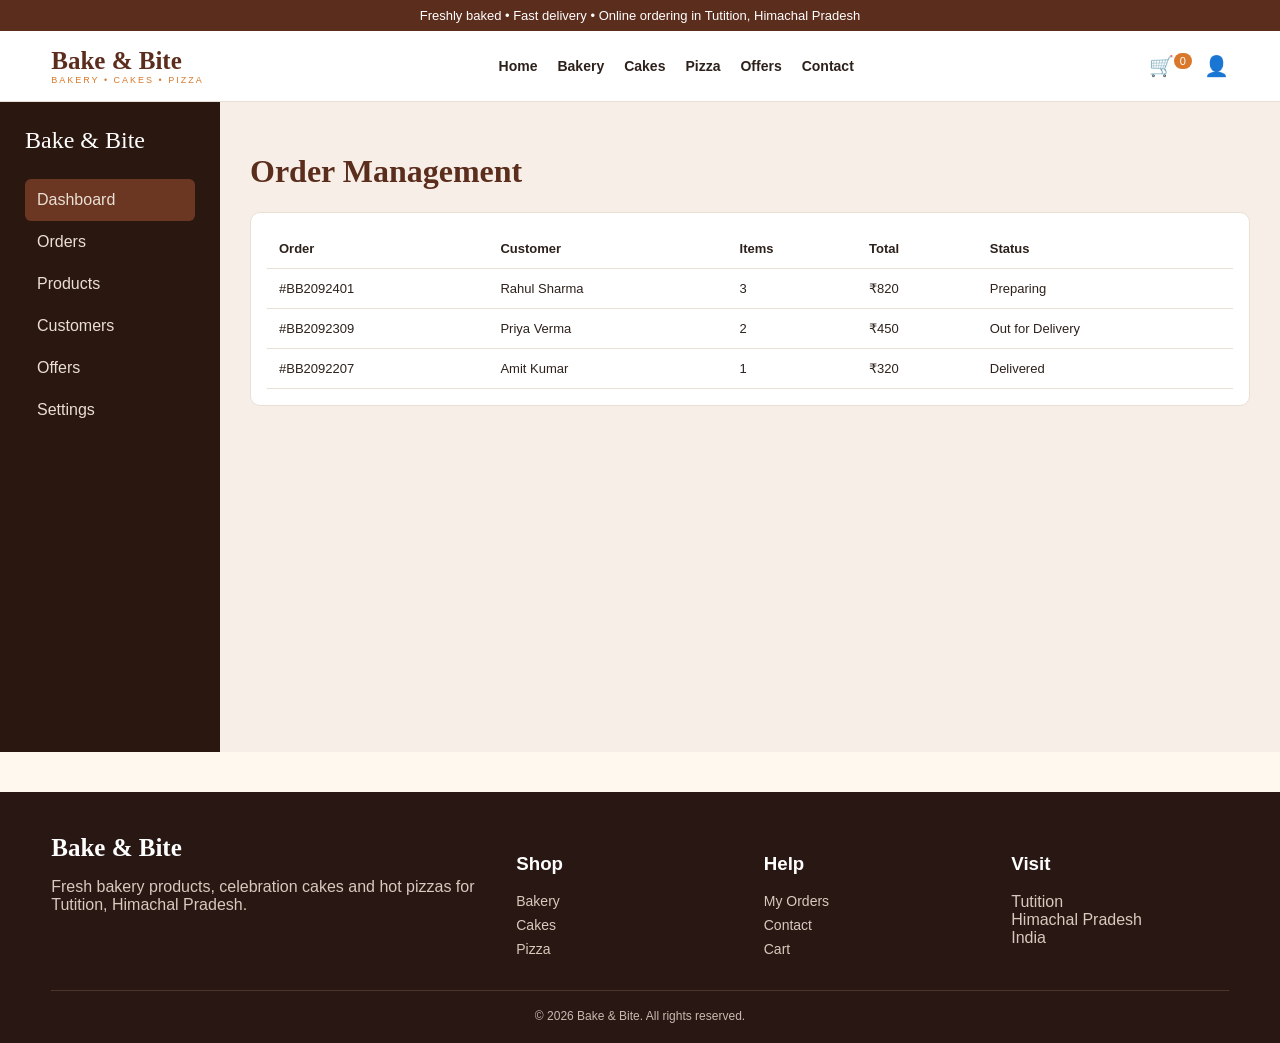
==== admin.html @ 7d155a5c "Sync from zip upload" ====
<!doctype html><html lang="en"><head><meta charset="utf-8"><meta name="viewport" content="width=device-width,initial-scale=1"><title>Admin Panel | Bake & Bite</title><meta name="description" content="Bake & Bite online bakery, cakes and pizza ordering in Tutition, Himachal Pradesh"><link rel="stylesheet" href="assets/style.css"></head><body><div class="topbar">Freshly baked • Fast delivery • Online ordering in Tutition, Himachal Pradesh</div><header><div class="container nav"><a class="logo" href="index.html">Bake & Bite<small>BAKERY • CAKES • PIZZA</small></a><nav><a href="index.html">Home</a><a href="bakery.html">Bakery</a><a href="cakes.html">Cakes</a><a href="pizza.html">Pizza</a><a href="offers.html">Offers</a><a href="contact.html">Contact</a></nav><div class="icons"><a class="iconbtn" href="cart.html">🛒<sup class="cartcount">0</sup></a><a class="iconbtn" href="orders.html">👤</a></div></div></header><div class="admin"><aside class="sidebar"><div style="font:24px Georgia;margin-bottom:25px">Bake & Bite</div><a class="active">Dashboard</a><a>Orders</a><a>Products</a><a>Customers</a><a>Offers</a><a>Settings</a></aside><main style="padding:30px;background:#f7efe7"><h1 style="font-family:Georgia;color:#5b2d1d">Order Management</h1><div class="panel"><table class="table"><tr><th>Order</th><th>Customer</th><th>Items</th><th>Total</th><th>Status</th></tr><tr><td>#BB2092401</td><td>Rahul Sharma</td><td>3</td><td>₹820</td><td>Preparing</td></tr><tr><td>#BB2092309</td><td>Priya Verma</td><td>2</td><td>₹450</td><td>Out for Delivery</td></tr><tr><td>#BB2092207</td><td>Amit Kumar</td><td>1</td><td>₹320</td><td>Delivered</td></tr></table></div></main></div><footer><div class="container footergrid"><div><div class="logo" style="color:white">Bake & Bite</div><p style="color:#d9c8bd">Fresh bakery products, celebration cakes and hot pizzas for Tutition, Himachal Pradesh.</p></div><div><h3>Shop</h3><a href="bakery.html">Bakery</a><a href="cakes.html">Cakes</a><a href="pizza.html">Pizza</a></div><div><h3>Help</h3><a href="orders.html">My Orders</a><a href="contact.html">Contact</a><a href="cart.html">Cart</a></div><div><h3>Visit</h3><p style="color:#d9c8bd">Tutition<br>Himachal Pradesh<br>India</p></div></div><div class="container copyright">© 2026 Bake & Bite. All rights reserved.</div></footer><script src="assets/app.js"></script></body></html>
---- assets/style.css ----
*{box-sizing:border-box}body{margin:0;font-family:Arial,sans-serif;background:#fff8ef;color:#2d211c}a{text-decoration:none;color:inherit}.container{width:min(1180px,92%);margin:auto}.topbar{background:#5b2d1d;color:#fff;text-align:center;padding:8px;font-size:13px}header{background:#fff;position:sticky;top:0;z-index:10;border-bottom:1px solid #eadfd4}.nav{height:70px;display:flex;align-items:center;gap:24px}.logo{font:bold 25px Georgia;color:#5b2d1d;white-space:nowrap}.logo small{display:block;font:9px Arial;letter-spacing:2px;text-align:center;color:#d9782b}nav{display:flex;justify-content:center;gap:20px;flex:1}nav a{font-size:14px;font-weight:bold}nav a:hover{color:#d9782b}.icons{display:flex;gap:12px}.iconbtn{border:0;background:none;font-size:20px}.cartcount{background:#d9782b;color:white;border-radius:15px;padding:2px 6px;font-size:11px}.hero{min-height:470px;background:linear-gradient(90deg,rgba(28,15,10,.88),rgba(28,15,10,.3)),url('https://images.unsplash.com/photo-1509440159596-0249088772ff?auto=format&fit=crop&w=1600&q=85') center/cover;display:flex;align-items:center;color:white}.hero h1{font:700 clamp(42px,6vw,72px) Georgia;margin:0 0 15px}.hero p{font-size:19px;max-width:600px}.btn{display:inline-block;border:0;border-radius:7px;padding:11px 18px;background:#5b2d1d;color:white;font-weight:bold;cursor:pointer}.btn.orange{background:#d9782b}.features{display:grid;grid-template-columns:repeat(4,1fr);background:#fff}.feature{text-align:center;padding:22px;border-right:1px solid #eadfd4}.feature b,.feature span{display:block}.feature span,.muted{color:#76685f;font-size:13px}.section{padding:52px 0}.section h2,.pagehead h1{font-family:Georgia;color:#5b2d1d}.section h2{text-align:center;font-size:36px;margin:0 0 8px}.subtitle{text-align:center;color:#76685f;margin:0 0 30px}.categories{display:grid;grid-template-columns:repeat(3,1fr);gap:20px}.category{height:220px;border-radius:12px;overflow:hidden;background-size:cover;background-position:center;display:flex;align-items:end;padding:22px;color:white;position:relative}.category:after{content:"";position:absolute;inset:0;background:linear-gradient(transparent,rgba(0,0,0,.8))}.category div{position:relative;z-index:1}.category h3{font:28px Georgia;margin:0}.grid{display:grid;grid-template-columns:repeat(4,1fr);gap:18px}.card,.panel,.offer{background:white;border:1px solid #eadfd4;border-radius:10px;overflow:hidden}.card img{width:100%;height:190px;object-fit:cover}.cardbody,.panel,.offer{padding:16px}.card h3{font:20px Georgia;margin:0 0 8px}.row{display:flex;justify-content:space-between;align-items:center;gap:10px}.price{font-weight:800;color:#5b2d1d;font-size:18px}.card .btn{padding:8px 11px;font-size:12px}.pagehead{padding:42px 0 28px;background:#fff}.pagehead h1{font-size:44px;margin:0}.filters{display:flex;gap:8px;flex-wrap:wrap;margin-top:20px}.filter{padding:8px 14px;border:1px solid #eadfd4;background:white;border-radius:20px}.filter.active{background:#d9782b;color:white}.product{display:grid;grid-template-columns:1.1fr 1fr;gap:45px}.product img{width:100%;border-radius:12px}.product h1{font:45px Georgia;color:#5b2d1d}.options{display:flex;gap:8px;margin:20px 0}.option{padding:10px 14px;background:white;border:1px solid #eadfd4;border-radius:7px}.cart-layout,.checkout-layout{display:grid;grid-template-columns:1.5fr .8fr;gap:24px}.cartitem{display:grid;grid-template-columns:90px 1fr auto;gap:15px;padding:15px 0;border-bottom:1px solid #eadfd4}.cartitem img{width:90px;height:75px;object-fit:cover;border-radius:7px}.qty{display:flex;gap:8px;align-items:center}.qty button{width:28px;height:28px;border:1px solid #eadfd4;background:white;border-radius:5px}input,textarea,select{width:100%;padding:12px;border:1px solid #eadfd4;border-radius:7px;margin:6px 0 14px}.total{font-size:22px;font-weight:800;color:#5b2d1d}.success{text-align:center;padding:80px 20px}.check{width:75px;height:75px;border-radius:50%;background:#287b45;color:white;display:grid;place-items:center;margin:auto;font-size:40px}.offergrid{display:grid;grid-template-columns:repeat(3,1fr);gap:18px}.offer strong{font-size:30px;color:#d9782b}footer{background:#281712;color:#fff;padding:42px 0 20px;margin-top:40px}.footergrid{display:grid;grid-template-columns:2fr 1fr 1fr 1fr;gap:30px}.footergrid a{display:block;color:#d9c8bd;margin:8px 0;font-size:14px}.copyright{text-align:center;border-top:1px solid #50352a;margin-top:25px;padding-top:18px;color:#c9b9af;font-size:12px}.admin{display:grid;grid-template-columns:220px 1fr;min-height:650px}.sidebar{background:#2a1710;color:white;padding:25px}.sidebar a{display:block;padding:12px;color:#eadfd4}.sidebar a.active{background:#6b3723;border-radius:6px}.table{width:100%;border-collapse:collapse}.table th,.table td{padding:12px;border-bottom:1px solid #eadfd4;text-align:left;font-size:13px}@media(max-width:850px){nav{display:none}.features{grid-template-columns:1fr 1fr}.grid{grid-template-columns:repeat(2,1fr)}.categories,.offergrid,.product,.cart-layout,.checkout-layout{grid-template-columns:1fr}.footergrid{grid-template-columns:1fr 1fr}.admin{grid-template-columns:1fr}.sidebar{display:none}}@media(max-width:520px){.grid{gap:10px}.card img{height:145px}.cardbody{padding:10px}.card h3{font-size:16px}.hero h1{font-size:45px}.footergrid{grid-template-columns:1fr}}
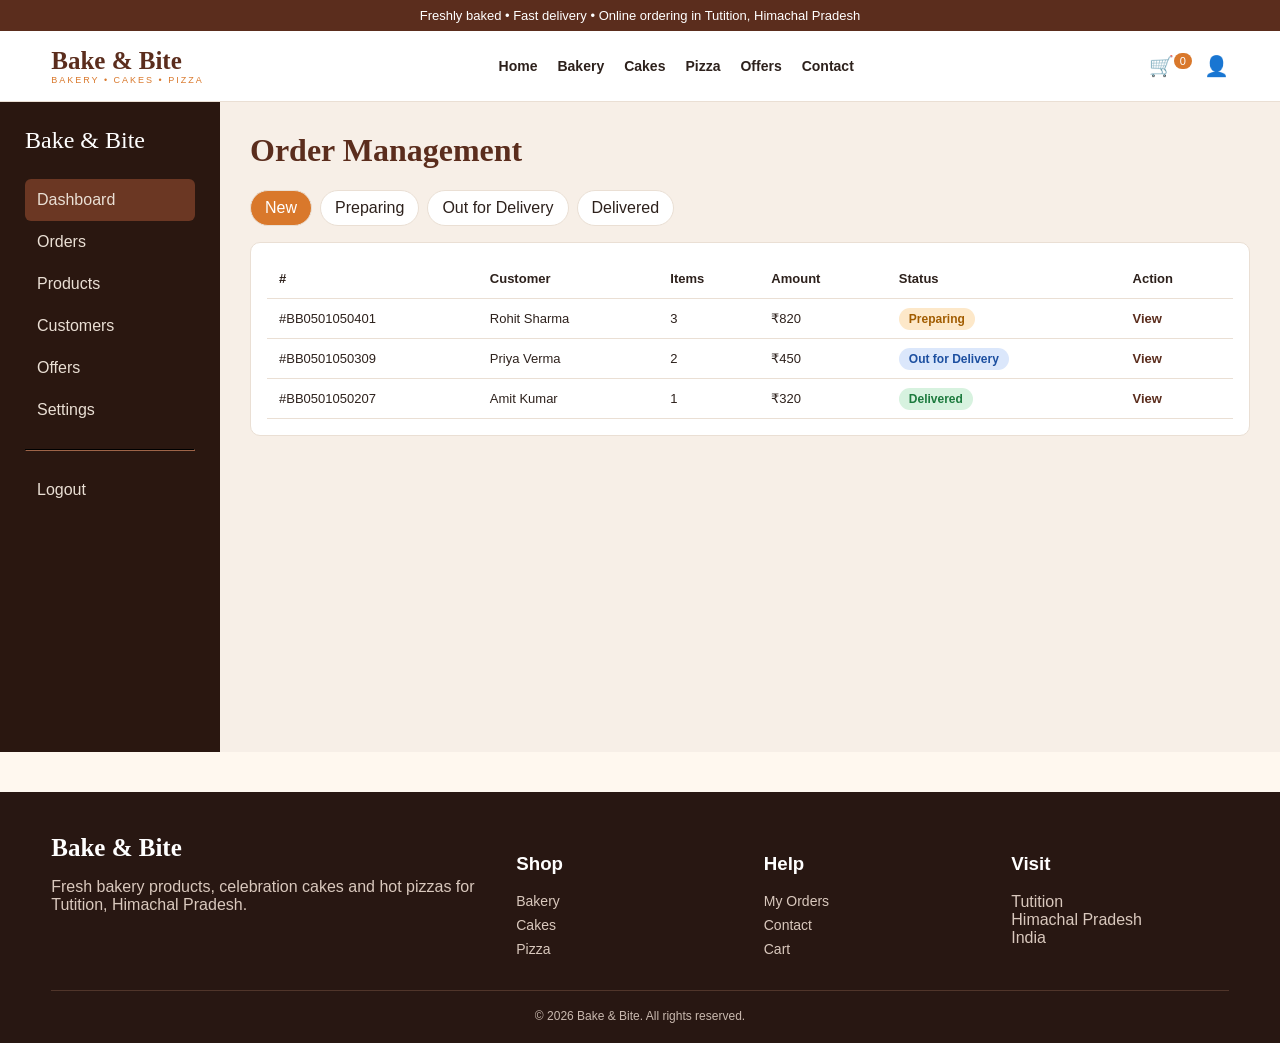
==== commit f882be42: "Sync from zip upload" ====
--- a/admin.html
+++ b/admin.html
@@ -1 +1,15 @@
-<!doctype html><html lang="en"><head><meta charset="utf-8"><meta name="viewport" content="width=device-width,initial-scale=1"><title>Admin Panel | Bake & Bite</title><meta name="description" content="Bake & Bite online bakery, cakes and pizza ordering in Tutition, Himachal Pradesh"><link rel="stylesheet" href="assets/style.css"></head><body><div class="topbar">Freshly baked • Fast delivery • Online ordering in Tutition, Himachal Pradesh</div><header><div class="container nav"><a class="logo" href="index.html">Bake & Bite<small>BAKERY • CAKES • PIZZA</small></a><nav><a href="index.html">Home</a><a href="bakery.html">Bakery</a><a href="cakes.html">Cakes</a><a href="pizza.html">Pizza</a><a href="offers.html">Offers</a><a href="contact.html">Contact</a></nav><div class="icons"><a class="iconbtn" href="cart.html">🛒<sup class="cartcount">0</sup></a><a class="iconbtn" href="orders.html">👤</a></div></div></header><div class="admin"><aside class="sidebar"><div style="font:24px Georgia;margin-bottom:25px">Bake & Bite</div><a class="active">Dashboard</a><a>Orders</a><a>Products</a><a>Customers</a><a>Offers</a><a>Settings</a></aside><main style="padding:30px;background:#f7efe7"><h1 style="font-family:Georgia;color:#5b2d1d">Order Management</h1><div class="panel"><table class="table"><tr><th>Order</th><th>Customer</th><th>Items</th><th>Total</th><th>Status</th></tr><tr><td>#BB2092401</td><td>Rahul Sharma</td><td>3</td><td>₹820</td><td>Preparing</td></tr><tr><td>#BB2092309</td><td>Priya Verma</td><td>2</td><td>₹450</td><td>Out for Delivery</td></tr><tr><td>#BB2092207</td><td>Amit Kumar</td><td>1</td><td>₹320</td><td>Delivered</td></tr></table></div></main></div><footer><div class="container footergrid"><div><div class="logo" style="color:white">Bake & Bite</div><p style="color:#d9c8bd">Fresh bakery products, celebration cakes and hot pizzas for Tutition, Himachal Pradesh.</p></div><div><h3>Shop</h3><a href="bakery.html">Bakery</a><a href="cakes.html">Cakes</a><a href="pizza.html">Pizza</a></div><div><h3>Help</h3><a href="orders.html">My Orders</a><a href="contact.html">Contact</a><a href="cart.html">Cart</a></div><div><h3>Visit</h3><p style="color:#d9c8bd">Tutition<br>Himachal Pradesh<br>India</p></div></div><div class="container copyright">© 2026 Bake & Bite. All rights reserved.</div></footer><script src="assets/app.js"></script></body></html>+<!doctype html><html lang="en"><head><meta charset="utf-8"><meta name="viewport" content="width=device-width,initial-scale=1"><title>Admin Panel | Bake &amp; Bite</title><meta name="description" content="Bake & Bite online bakery, cakes and pizza ordering in Tutition, Himachal Pradesh"><link rel="stylesheet" href="assets/style.css"></head><body><div class="topbar">Freshly baked • Fast delivery • Online ordering in Tutition, Himachal Pradesh</div><header><div class="container nav"><a class="logo" href="index.html">Bake &amp; Bite<small>BAKERY • CAKES • PIZZA</small></a><nav><a href="index.html">Home</a><a href="bakery.html">Bakery</a><a href="cakes.html">Cakes</a><a href="pizza.html">Pizza</a><a href="offers.html">Offers</a><a href="contact.html">Contact</a></nav><div class="icons"><a class="iconbtn" href="cart.html">🛒<sup class="cartcount">0</sup></a><a class="iconbtn" href="orders.html">👤</a></div></div></header><div class="admin">
+<aside class="sidebar">
+<div style="font:24px Georgia;margin-bottom:25px">Bake &amp; Bite</div>
+<a class="active">Dashboard</a><a>Orders</a><a>Products</a><a>Customers</a><a>Offers</a><a>Settings</a>
+<hr style="border-color:#4a2f22;margin:18px 0">
+<a href="index.html">Logout</a>
+</aside>
+<main style="padding:30px;background:#f7efe7">
+<h1 style="font-family:Georgia;color:#5b2d1d;margin-top:0">Order Management</h1>
+<div class="admintabs"><span class="filter active">New</span><span class="filter">Preparing</span><span class="filter">Out for Delivery</span><span class="filter">Delivered</span></div>
+<div class="panel"><table class="table" id="adminTable">
+<tr><th>#</th><th>Customer</th><th>Items</th><th>Amount</th><th>Status</th><th>Action</th></tr>
+</table></div>
+</main>
+</div><footer><div class="container footergrid"><div><div class="logo" style="color:white">Bake &amp; Bite</div><p style="color:#d9c8bd">Fresh bakery products, celebration cakes and hot pizzas for Tutition, Himachal Pradesh.</p></div><div><h3>Shop</h3><a href="bakery.html">Bakery</a><a href="cakes.html">Cakes</a><a href="pizza.html">Pizza</a></div><div><h3>Help</h3><a href="orders.html">My Orders</a><a href="contact.html">Contact</a><a href="cart.html">Cart</a></div><div><h3>Visit</h3><p style="color:#d9c8bd">Tutition<br>Himachal Pradesh<br>India</p></div></div><div class="container copyright">© 2026 Bake &amp; Bite. All rights reserved.</div></footer><script src="assets/app.js"></script></body></html>
--- a/assets/style.css
+++ b/assets/style.css
@@ -1 +1,34 @@
 *{box-sizing:border-box}body{margin:0;font-family:Arial,sans-serif;background:#fff8ef;color:#2d211c}a{text-decoration:none;color:inherit}.container{width:min(1180px,92%);margin:auto}.topbar{background:#5b2d1d;color:#fff;text-align:center;padding:8px;font-size:13px}header{background:#fff;position:sticky;top:0;z-index:10;border-bottom:1px solid #eadfd4}.nav{height:70px;display:flex;align-items:center;gap:24px}.logo{font:bold 25px Georgia;color:#5b2d1d;white-space:nowrap}.logo small{display:block;font:9px Arial;letter-spacing:2px;text-align:center;color:#d9782b}nav{display:flex;justify-content:center;gap:20px;flex:1}nav a{font-size:14px;font-weight:bold}nav a:hover{color:#d9782b}.icons{display:flex;gap:12px}.iconbtn{border:0;background:none;font-size:20px}.cartcount{background:#d9782b;color:white;border-radius:15px;padding:2px 6px;font-size:11px}.hero{min-height:470px;background:linear-gradient(90deg,rgba(28,15,10,.88),rgba(28,15,10,.3)),url('https://images.unsplash.com/photo-1509440159596-0249088772ff?auto=format&fit=crop&w=1600&q=85') center/cover;display:flex;align-items:center;color:white}.hero h1{font:700 clamp(42px,6vw,72px) Georgia;margin:0 0 15px}.hero p{font-size:19px;max-width:600px}.btn{display:inline-block;border:0;border-radius:7px;padding:11px 18px;background:#5b2d1d;color:white;font-weight:bold;cursor:pointer}.btn.orange{background:#d9782b}.features{display:grid;grid-template-columns:repeat(4,1fr);background:#fff}.feature{text-align:center;padding:22px;border-right:1px solid #eadfd4}.feature b,.feature span{display:block}.feature span,.muted{color:#76685f;font-size:13px}.section{padding:52px 0}.section h2,.pagehead h1{font-family:Georgia;color:#5b2d1d}.section h2{text-align:center;font-size:36px;margin:0 0 8px}.subtitle{text-align:center;color:#76685f;margin:0 0 30px}.categories{display:grid;grid-template-columns:repeat(3,1fr);gap:20px}.category{height:220px;border-radius:12px;overflow:hidden;background-size:cover;background-position:center;display:flex;align-items:end;padding:22px;color:white;position:relative}.category:after{content:"";position:absolute;inset:0;background:linear-gradient(transparent,rgba(0,0,0,.8))}.category div{position:relative;z-index:1}.category h3{font:28px Georgia;margin:0}.grid{display:grid;grid-template-columns:repeat(4,1fr);gap:18px}.card,.panel,.offer{background:white;border:1px solid #eadfd4;border-radius:10px;overflow:hidden}.card img{width:100%;height:190px;object-fit:cover}.cardbody,.panel,.offer{padding:16px}.card h3{font:20px Georgia;margin:0 0 8px}.row{display:flex;justify-content:space-between;align-items:center;gap:10px}.price{font-weight:800;color:#5b2d1d;font-size:18px}.card .btn{padding:8px 11px;font-size:12px}.pagehead{padding:42px 0 28px;background:#fff}.pagehead h1{font-size:44px;margin:0}.filters{display:flex;gap:8px;flex-wrap:wrap;margin-top:20px}.filter{padding:8px 14px;border:1px solid #eadfd4;background:white;border-radius:20px}.filter.active{background:#d9782b;color:white}.product{display:grid;grid-template-columns:1.1fr 1fr;gap:45px}.product img{width:100%;border-radius:12px}.product h1{font:45px Georgia;color:#5b2d1d}.options{display:flex;gap:8px;margin:20px 0}.option{padding:10px 14px;background:white;border:1px solid #eadfd4;border-radius:7px}.cart-layout,.checkout-layout{display:grid;grid-template-columns:1.5fr .8fr;gap:24px}.cartitem{display:grid;grid-template-columns:90px 1fr auto;gap:15px;padding:15px 0;border-bottom:1px solid #eadfd4}.cartitem img{width:90px;height:75px;object-fit:cover;border-radius:7px}.qty{display:flex;gap:8px;align-items:center}.qty button{width:28px;height:28px;border:1px solid #eadfd4;background:white;border-radius:5px}input,textarea,select{width:100%;padding:12px;border:1px solid #eadfd4;border-radius:7px;margin:6px 0 14px}.total{font-size:22px;font-weight:800;color:#5b2d1d}.success{text-align:center;padding:80px 20px}.check{width:75px;height:75px;border-radius:50%;background:#287b45;color:white;display:grid;place-items:center;margin:auto;font-size:40px}.offergrid{display:grid;grid-template-columns:repeat(3,1fr);gap:18px}.offer strong{font-size:30px;color:#d9782b}footer{background:#281712;color:#fff;padding:42px 0 20px;margin-top:40px}.footergrid{display:grid;grid-template-columns:2fr 1fr 1fr 1fr;gap:30px}.footergrid a{display:block;color:#d9c8bd;margin:8px 0;font-size:14px}.copyright{text-align:center;border-top:1px solid #50352a;margin-top:25px;padding-top:18px;color:#c9b9af;font-size:12px}.admin{display:grid;grid-template-columns:220px 1fr;min-height:650px}.sidebar{background:#2a1710;color:white;padding:25px}.sidebar a{display:block;padding:12px;color:#eadfd4}.sidebar a.active{background:#6b3723;border-radius:6px}.table{width:100%;border-collapse:collapse}.table th,.table td{padding:12px;border-bottom:1px solid #eadfd4;text-align:left;font-size:13px}@media(max-width:850px){nav{display:none}.features{grid-template-columns:1fr 1fr}.grid{grid-template-columns:repeat(2,1fr)}.categories,.offergrid,.product,.cart-layout,.checkout-layout{grid-template-columns:1fr}.footergrid{grid-template-columns:1fr 1fr}.admin{grid-template-columns:1fr}.sidebar{display:none}}@media(max-width:520px){.grid{gap:10px}.card img{height:145px}.cardbody{padding:10px}.card h3{font-size:16px}.hero h1{font-size:45px}.footergrid{grid-template-columns:1fr}}
+.shop-layout{display:grid;grid-template-columns:230px 1fr;gap:24px;align-items:start}
+.sidecats{display:flex;flex-direction:column;gap:6px;background:#fff;border:1px solid #eadfd4;border-radius:10px;padding:14px;position:sticky;top:90px}
+.sidecat{text-align:left;padding:10px 12px;border:0;background:none;border-radius:7px;font-size:14px;cursor:pointer;color:#2d211c}
+.sidecat:hover{background:#fdf1e6}
+.sidecat.active{background:#d9782b;color:#fff;font-weight:bold}
+.rating{color:#e8a33d;font-size:13px;margin:4px 0}
+.rating .muted{color:#76685f}
+.breadcrumb{font-size:13px;color:#76685f;margin-bottom:16px}
+.breadcrumb a{color:#5b2d1d}
+.option.active{background:#5b2d1d;color:#fff;border-color:#5b2d1d}
+.qty span,#pQty{min-width:20px;text-align:center;display:inline-block}
+.row2{display:grid;grid-template-columns:1fr 1fr;gap:16px}
+.row3{display:grid;grid-template-columns:1fr 1fr 1fr;gap:16px}
+.radiorow{display:flex;align-items:center;gap:10px;padding:10px 0;font-size:15px;cursor:pointer}
+.radiorow input{width:auto;margin:0}
+.payment-layout{display:grid;grid-template-columns:1.4fr 1fr;gap:24px;align-items:start}
+.paymethod{border:1px solid #eadfd4;border-radius:8px;padding:6px 14px;margin-bottom:12px}
+.paylogos{padding:0 0 10px 30px;color:#76685f;font-size:14px}
+.btn.green{background:#287b45}
+.offerhead{background:linear-gradient(90deg,#5b2d1d,#8a4426);color:#fff}
+.offerhead h1,.offerhead .muted{color:#fff}
+.status{padding:4px 10px;border-radius:20px;font-size:12px;font-weight:bold;white-space:nowrap}
+.status-Preparing{background:#fde8c9;color:#a15c00}
+.status-Pending{background:#f2e2d2;color:#6b4423}
+.status-OutforDelivery{background:#dbe7fb;color:#1c4fa0}
+.status-Delivered{background:#d7f2df;color:#1c7a3d}
+.orderitem{margin-bottom:14px}
+.admintabs{display:flex;gap:8px;margin-bottom:16px}
+.admintabs .filter{cursor:default}
+.viewlink{color:#5b2d1d;font-weight:bold}
+.mapbox{border-radius:10px;overflow:hidden;margin-top:14px;border:1px solid #eadfd4}
+.mapbox iframe{width:100%;height:220px;border:0;display:block}
+@media(max-width:850px){.shop-layout{grid-template-columns:1fr}.sidecats{position:static;flex-direction:row;flex-wrap:wrap}.payment-layout{grid-template-columns:1fr}.row2,.row3{grid-template-columns:1fr}}
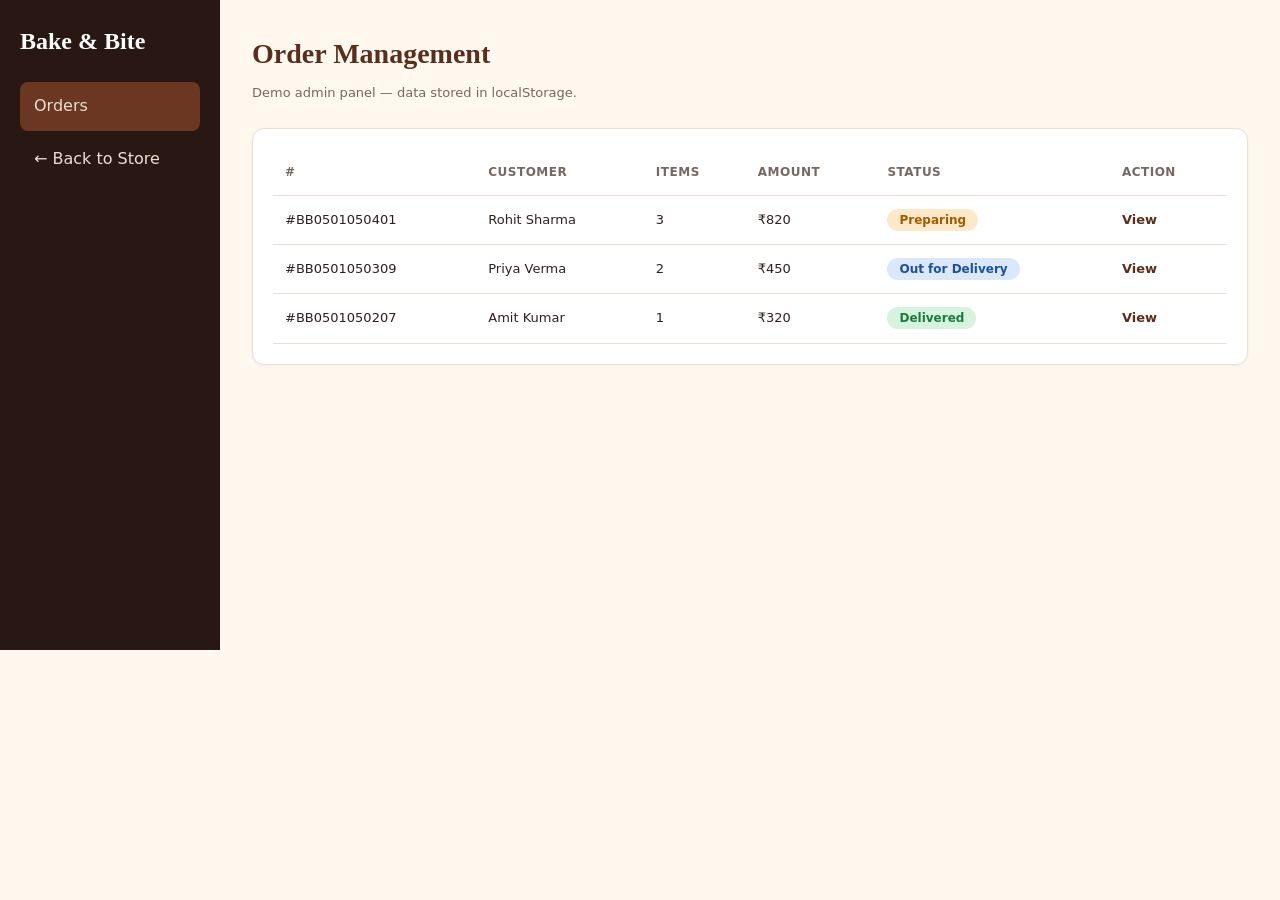
==== commit 71141a50: "Sync from zip upload" ====
--- a/admin.html
+++ b/admin.html
@@ -1,15 +1,27 @@
-<!doctype html><html lang="en"><head><meta charset="utf-8"><meta name="viewport" content="width=device-width,initial-scale=1"><title>Admin Panel | Bake &amp; Bite</title><meta name="description" content="Bake & Bite online bakery, cakes and pizza ordering in Tutition, Himachal Pradesh"><link rel="stylesheet" href="assets/style.css"></head><body><div class="topbar">Freshly baked • Fast delivery • Online ordering in Tutition, Himachal Pradesh</div><header><div class="container nav"><a class="logo" href="index.html">Bake &amp; Bite<small>BAKERY • CAKES • PIZZA</small></a><nav><a href="index.html">Home</a><a href="bakery.html">Bakery</a><a href="cakes.html">Cakes</a><a href="pizza.html">Pizza</a><a href="offers.html">Offers</a><a href="contact.html">Contact</a></nav><div class="icons"><a class="iconbtn" href="cart.html">🛒<sup class="cartcount">0</sup></a><a class="iconbtn" href="orders.html">👤</a></div></div></header><div class="admin">
-<aside class="sidebar">
-<div style="font:24px Georgia;margin-bottom:25px">Bake &amp; Bite</div>
-<a class="active">Dashboard</a><a>Orders</a><a>Products</a><a>Customers</a><a>Offers</a><a>Settings</a>
-<hr style="border-color:#4a2f22;margin:18px 0">
-<a href="index.html">Logout</a>
-</aside>
-<main style="padding:30px;background:#f7efe7">
-<h1 style="font-family:Georgia;color:#5b2d1d;margin-top:0">Order Management</h1>
-<div class="admintabs"><span class="filter active">New</span><span class="filter">Preparing</span><span class="filter">Out for Delivery</span><span class="filter">Delivered</span></div>
-<div class="panel"><table class="table" id="adminTable">
-<tr><th>#</th><th>Customer</th><th>Items</th><th>Amount</th><th>Status</th><th>Action</th></tr>
-</table></div>
-</main>
-</div><footer><div class="container footergrid"><div><div class="logo" style="color:white">Bake &amp; Bite</div><p style="color:#d9c8bd">Fresh bakery products, celebration cakes and hot pizzas for Tutition, Himachal Pradesh.</p></div><div><h3>Shop</h3><a href="bakery.html">Bakery</a><a href="cakes.html">Cakes</a><a href="pizza.html">Pizza</a></div><div><h3>Help</h3><a href="orders.html">My Orders</a><a href="contact.html">Contact</a><a href="cart.html">Cart</a></div><div><h3>Visit</h3><p style="color:#d9c8bd">Tutition<br>Himachal Pradesh<br>India</p></div></div><div class="container copyright">© 2026 Bake &amp; Bite. All rights reserved.</div></footer><script src="assets/app.js"></script></body></html>+<!DOCTYPE html>
+<html lang="en">
+<head>
+  <meta charset="utf-8">
+  <meta name="viewport" content="width=device-width, initial-scale=1">
+  <title>Admin | Bake &amp; Bite</title>
+  <meta name="description" content="Admin panel for Bake & Bite">
+  <link rel="stylesheet" href="assets/style.css">
+</head>
+<body>
+  <div class="admin">
+    <aside class="sidebar">
+      <div class="logo" style="color:white;margin-bottom:28px">Bake &amp; Bite</div>
+      <a href="admin.html" class="active">Orders</a>
+      <a href="index.html">← Back to Store</a>
+    </aside>
+    <main style="padding:32px">
+      <h1 style="font-family:Georgia;color:#5b2d1d;font-size:28px;margin-bottom:8px">Order Management</h1>
+      <p class="muted" style="margin-bottom:24px">Demo admin panel — data stored in localStorage.</p>
+      <div class="panel" style="overflow-x:auto">
+        <table class="table" id="adminTable"></table>
+      </div>
+    </main>
+  </div>
+  <script src="assets/app.js"></script>
+</body>
+</html>
--- a/assets/style.css
+++ b/assets/style.css
@@ -1,34 +1,760 @@
-*{box-sizing:border-box}body{margin:0;font-family:Arial,sans-serif;background:#fff8ef;color:#2d211c}a{text-decoration:none;color:inherit}.container{width:min(1180px,92%);margin:auto}.topbar{background:#5b2d1d;color:#fff;text-align:center;padding:8px;font-size:13px}header{background:#fff;position:sticky;top:0;z-index:10;border-bottom:1px solid #eadfd4}.nav{height:70px;display:flex;align-items:center;gap:24px}.logo{font:bold 25px Georgia;color:#5b2d1d;white-space:nowrap}.logo small{display:block;font:9px Arial;letter-spacing:2px;text-align:center;color:#d9782b}nav{display:flex;justify-content:center;gap:20px;flex:1}nav a{font-size:14px;font-weight:bold}nav a:hover{color:#d9782b}.icons{display:flex;gap:12px}.iconbtn{border:0;background:none;font-size:20px}.cartcount{background:#d9782b;color:white;border-radius:15px;padding:2px 6px;font-size:11px}.hero{min-height:470px;background:linear-gradient(90deg,rgba(28,15,10,.88),rgba(28,15,10,.3)),url('https://images.unsplash.com/photo-1509440159596-0249088772ff?auto=format&fit=crop&w=1600&q=85') center/cover;display:flex;align-items:center;color:white}.hero h1{font:700 clamp(42px,6vw,72px) Georgia;margin:0 0 15px}.hero p{font-size:19px;max-width:600px}.btn{display:inline-block;border:0;border-radius:7px;padding:11px 18px;background:#5b2d1d;color:white;font-weight:bold;cursor:pointer}.btn.orange{background:#d9782b}.features{display:grid;grid-template-columns:repeat(4,1fr);background:#fff}.feature{text-align:center;padding:22px;border-right:1px solid #eadfd4}.feature b,.feature span{display:block}.feature span,.muted{color:#76685f;font-size:13px}.section{padding:52px 0}.section h2,.pagehead h1{font-family:Georgia;color:#5b2d1d}.section h2{text-align:center;font-size:36px;margin:0 0 8px}.subtitle{text-align:center;color:#76685f;margin:0 0 30px}.categories{display:grid;grid-template-columns:repeat(3,1fr);gap:20px}.category{height:220px;border-radius:12px;overflow:hidden;background-size:cover;background-position:center;display:flex;align-items:end;padding:22px;color:white;position:relative}.category:after{content:"";position:absolute;inset:0;background:linear-gradient(transparent,rgba(0,0,0,.8))}.category div{position:relative;z-index:1}.category h3{font:28px Georgia;margin:0}.grid{display:grid;grid-template-columns:repeat(4,1fr);gap:18px}.card,.panel,.offer{background:white;border:1px solid #eadfd4;border-radius:10px;overflow:hidden}.card img{width:100%;height:190px;object-fit:cover}.cardbody,.panel,.offer{padding:16px}.card h3{font:20px Georgia;margin:0 0 8px}.row{display:flex;justify-content:space-between;align-items:center;gap:10px}.price{font-weight:800;color:#5b2d1d;font-size:18px}.card .btn{padding:8px 11px;font-size:12px}.pagehead{padding:42px 0 28px;background:#fff}.pagehead h1{font-size:44px;margin:0}.filters{display:flex;gap:8px;flex-wrap:wrap;margin-top:20px}.filter{padding:8px 14px;border:1px solid #eadfd4;background:white;border-radius:20px}.filter.active{background:#d9782b;color:white}.product{display:grid;grid-template-columns:1.1fr 1fr;gap:45px}.product img{width:100%;border-radius:12px}.product h1{font:45px Georgia;color:#5b2d1d}.options{display:flex;gap:8px;margin:20px 0}.option{padding:10px 14px;background:white;border:1px solid #eadfd4;border-radius:7px}.cart-layout,.checkout-layout{display:grid;grid-template-columns:1.5fr .8fr;gap:24px}.cartitem{display:grid;grid-template-columns:90px 1fr auto;gap:15px;padding:15px 0;border-bottom:1px solid #eadfd4}.cartitem img{width:90px;height:75px;object-fit:cover;border-radius:7px}.qty{display:flex;gap:8px;align-items:center}.qty button{width:28px;height:28px;border:1px solid #eadfd4;background:white;border-radius:5px}input,textarea,select{width:100%;padding:12px;border:1px solid #eadfd4;border-radius:7px;margin:6px 0 14px}.total{font-size:22px;font-weight:800;color:#5b2d1d}.success{text-align:center;padding:80px 20px}.check{width:75px;height:75px;border-radius:50%;background:#287b45;color:white;display:grid;place-items:center;margin:auto;font-size:40px}.offergrid{display:grid;grid-template-columns:repeat(3,1fr);gap:18px}.offer strong{font-size:30px;color:#d9782b}footer{background:#281712;color:#fff;padding:42px 0 20px;margin-top:40px}.footergrid{display:grid;grid-template-columns:2fr 1fr 1fr 1fr;gap:30px}.footergrid a{display:block;color:#d9c8bd;margin:8px 0;font-size:14px}.copyright{text-align:center;border-top:1px solid #50352a;margin-top:25px;padding-top:18px;color:#c9b9af;font-size:12px}.admin{display:grid;grid-template-columns:220px 1fr;min-height:650px}.sidebar{background:#2a1710;color:white;padding:25px}.sidebar a{display:block;padding:12px;color:#eadfd4}.sidebar a.active{background:#6b3723;border-radius:6px}.table{width:100%;border-collapse:collapse}.table th,.table td{padding:12px;border-bottom:1px solid #eadfd4;text-align:left;font-size:13px}@media(max-width:850px){nav{display:none}.features{grid-template-columns:1fr 1fr}.grid{grid-template-columns:repeat(2,1fr)}.categories,.offergrid,.product,.cart-layout,.checkout-layout{grid-template-columns:1fr}.footergrid{grid-template-columns:1fr 1fr}.admin{grid-template-columns:1fr}.sidebar{display:none}}@media(max-width:520px){.grid{gap:10px}.card img{height:145px}.cardbody{padding:10px}.card h3{font-size:16px}.hero h1{font-size:45px}.footergrid{grid-template-columns:1fr}}
-.shop-layout{display:grid;grid-template-columns:230px 1fr;gap:24px;align-items:start}
-.sidecats{display:flex;flex-direction:column;gap:6px;background:#fff;border:1px solid #eadfd4;border-radius:10px;padding:14px;position:sticky;top:90px}
-.sidecat{text-align:left;padding:10px 12px;border:0;background:none;border-radius:7px;font-size:14px;cursor:pointer;color:#2d211c}
-.sidecat:hover{background:#fdf1e6}
-.sidecat.active{background:#d9782b;color:#fff;font-weight:bold}
-.rating{color:#e8a33d;font-size:13px;margin:4px 0}
-.rating .muted{color:#76685f}
-.breadcrumb{font-size:13px;color:#76685f;margin-bottom:16px}
-.breadcrumb a{color:#5b2d1d}
-.option.active{background:#5b2d1d;color:#fff;border-color:#5b2d1d}
-.qty span,#pQty{min-width:20px;text-align:center;display:inline-block}
-.row2{display:grid;grid-template-columns:1fr 1fr;gap:16px}
-.row3{display:grid;grid-template-columns:1fr 1fr 1fr;gap:16px}
-.radiorow{display:flex;align-items:center;gap:10px;padding:10px 0;font-size:15px;cursor:pointer}
-.radiorow input{width:auto;margin:0}
-.payment-layout{display:grid;grid-template-columns:1.4fr 1fr;gap:24px;align-items:start}
-.paymethod{border:1px solid #eadfd4;border-radius:8px;padding:6px 14px;margin-bottom:12px}
-.paylogos{padding:0 0 10px 30px;color:#76685f;font-size:14px}
-.btn.green{background:#287b45}
-.offerhead{background:linear-gradient(90deg,#5b2d1d,#8a4426);color:#fff}
-.offerhead h1,.offerhead .muted{color:#fff}
-.status{padding:4px 10px;border-radius:20px;font-size:12px;font-weight:bold;white-space:nowrap}
-.status-Preparing{background:#fde8c9;color:#a15c00}
-.status-Pending{background:#f2e2d2;color:#6b4423}
-.status-OutforDelivery{background:#dbe7fb;color:#1c4fa0}
-.status-Delivered{background:#d7f2df;color:#1c7a3d}
-.orderitem{margin-bottom:14px}
-.admintabs{display:flex;gap:8px;margin-bottom:16px}
-.admintabs .filter{cursor:default}
-.viewlink{color:#5b2d1d;font-weight:bold}
-.mapbox{border-radius:10px;overflow:hidden;margin-top:14px;border:1px solid #eadfd4}
-.mapbox iframe{width:100%;height:220px;border:0;display:block}
-@media(max-width:850px){.shop-layout{grid-template-columns:1fr}.sidecats{position:static;flex-direction:row;flex-wrap:wrap}.payment-layout{grid-template-columns:1fr}.row2,.row3{grid-template-columns:1fr}}
+/* Bake & Bite — Premium Design System */
+:root {
+  --brown: #5b2d1d;
+  --brown-dark: #3d1e14;
+  --brown-deep: #281712;
+  --orange: #d9782b;
+  --orange-hover: #c4661f;
+  --cream: #fff8ef;
+  --cream-dark: #f5ebe0;
+  --border: #eadfd4;
+  --text: #2d211c;
+  --muted: #76685f;
+  --white: #ffffff;
+  --green: #287b45;
+  --shadow-sm: 0 1px 3px rgba(45, 33, 28, 0.06);
+  --shadow: 0 4px 20px rgba(45, 33, 28, 0.08);
+  --shadow-lg: 0 12px 40px rgba(45, 33, 28, 0.12);
+  --radius: 12px;
+  --radius-sm: 8px;
+  --transition: 0.25s cubic-bezier(0.4, 0, 0.2, 1);
+  --font: "Segoe UI", system-ui, -apple-system, sans-serif;
+  --serif: Georgia, "Times New Roman", serif;
+}
+
+*, *::before, *::after { box-sizing: border-box; margin: 0; padding: 0; }
+
+html { scroll-behavior: smooth; }
+
+body {
+  font-family: var(--font);
+  background: var(--cream);
+  color: var(--text);
+  line-height: 1.55;
+  -webkit-font-smoothing: antialiased;
+}
+
+img { max-width: 100%; display: block; }
+a { text-decoration: none; color: inherit; transition: color var(--transition); }
+button { font-family: inherit; cursor: pointer; }
+
+.container { width: min(1180px, 92%); margin: 0 auto; }
+
+/* ===== Topbar ===== */
+.topbar {
+  background: var(--brown);
+  color: #fff;
+  text-align: center;
+  padding: 9px 16px;
+  font-size: 13px;
+  letter-spacing: 0.3px;
+}
+
+/* ===== Header ===== */
+header {
+  background: var(--white);
+  position: sticky;
+  top: 0;
+  z-index: 100;
+  border-bottom: 1px solid var(--border);
+  box-shadow: var(--shadow-sm);
+}
+
+.nav {
+  height: 72px;
+  display: flex;
+  align-items: center;
+  gap: 20px;
+}
+
+.logo {
+  font: 700 24px/1.1 var(--serif);
+  color: var(--brown);
+  white-space: nowrap;
+  flex-shrink: 0;
+}
+.logo small {
+  display: block;
+  font: 500 9px/1.4 var(--font);
+  letter-spacing: 2.5px;
+  text-align: center;
+  color: var(--orange);
+  margin-top: 2px;
+}
+
+nav {
+  display: flex;
+  justify-content: center;
+  gap: 6px;
+  flex: 1;
+}
+nav a {
+  font-size: 14px;
+  font-weight: 600;
+  padding: 8px 14px;
+  border-radius: 20px;
+  transition: all var(--transition);
+}
+nav a:hover, nav a.active {
+  color: var(--orange);
+  background: rgba(217, 120, 43, 0.08);
+}
+
+.icons { display: flex; gap: 8px; align-items: center; }
+.iconbtn {
+  position: relative;
+  display: grid;
+  place-items: center;
+  width: 42px;
+  height: 42px;
+  border: none;
+  background: var(--cream);
+  border-radius: 50%;
+  font-size: 18px;
+  transition: background var(--transition), transform var(--transition);
+}
+.iconbtn:hover { background: var(--cream-dark); transform: scale(1.05); }
+.cartcount {
+  position: absolute;
+  top: -2px;
+  right: -2px;
+  background: var(--orange);
+  color: white;
+  border-radius: 50%;
+  min-width: 18px;
+  height: 18px;
+  font-size: 10px;
+  font-weight: 700;
+  display: grid;
+  place-items: center;
+  padding: 0 4px;
+}
+
+/* Mobile menu */
+.menu-toggle {
+  display: none;
+  background: none;
+  border: none;
+  font-size: 24px;
+  padding: 8px;
+  color: var(--brown);
+}
+
+/* ===== Buttons ===== */
+.btn {
+  display: inline-flex;
+  align-items: center;
+  justify-content: center;
+  gap: 6px;
+  border: none;
+  border-radius: var(--radius-sm);
+  padding: 12px 22px;
+  background: var(--brown);
+  color: white;
+  font-weight: 600;
+  font-size: 14px;
+  cursor: pointer;
+  transition: all var(--transition);
+  white-space: nowrap;
+}
+.btn:hover { background: var(--brown-dark); transform: translateY(-1px); box-shadow: var(--shadow); }
+.btn:active { transform: translateY(0); }
+.btn.orange { background: var(--orange); }
+.btn.orange:hover { background: var(--orange-hover); }
+.btn.green { background: var(--green); }
+.btn.green:hover { background: #1f6638; }
+.btn.outline {
+  background: transparent;
+  border: 2px solid var(--brown);
+  color: var(--brown);
+}
+.btn.outline:hover { background: var(--brown); color: white; }
+.btn:disabled { opacity: 0.5; cursor: not-allowed; transform: none; }
+
+/* ===== Hero ===== */
+.hero {
+  min-height: 520px;
+  background: linear-gradient(105deg, rgba(28, 15, 10, 0.9) 0%, rgba(28, 15, 10, 0.35) 60%),
+    url('https://images.unsplash.com/photo-1509440159596-0249088772ff?auto=format&fit=crop&w=1600&q=85') center/cover no-repeat;
+  display: flex;
+  align-items: center;
+  color: white;
+  position: relative;
+}
+.hero .container { position: relative; z-index: 1; }
+.hero-badge {
+  display: inline-block;
+  letter-spacing: 3px;
+  font-size: 12px;
+  font-weight: 600;
+  opacity: 0.85;
+  margin-bottom: 12px;
+}
+.hero h1 {
+  font: 700 clamp(40px, 6vw, 68px)/1.1 var(--serif);
+  margin: 0 0 16px;
+  text-shadow: 0 2px 20px rgba(0,0,0,0.3);
+}
+.hero p {
+  font-size: 18px;
+  max-width: 520px;
+  opacity: 0.92;
+  margin-bottom: 28px;
+  line-height: 1.6;
+}
+.hero .btn { font-size: 15px; padding: 14px 28px; }
+
+/* ===== Features ===== */
+.features {
+  display: grid;
+  grid-template-columns: repeat(4, 1fr);
+  background: var(--white);
+  border-bottom: 1px solid var(--border);
+}
+.feature {
+  text-align: center;
+  padding: 28px 16px;
+  border-right: 1px solid var(--border);
+  transition: background var(--transition);
+}
+.feature:last-child { border-right: none; }
+.feature:hover { background: var(--cream); }
+.feature .feat-icon {
+  font-size: 28px;
+  margin-bottom: 8px;
+  display: block;
+}
+.feature b { display: block; font-size: 14px; margin-bottom: 3px; }
+.feature span, .muted { color: var(--muted); font-size: 13px; }
+
+/* ===== Sections ===== */
+.section { padding: 56px 0; }
+.section h2, .pagehead h1 {
+  font-family: var(--serif);
+  color: var(--brown);
+}
+.section h2 {
+  text-align: center;
+  font-size: clamp(28px, 4vw, 36px);
+  margin: 0 0 8px;
+}
+.subtitle {
+  text-align: center;
+  color: var(--muted);
+  margin: 0 0 36px;
+  font-size: 15px;
+}
+
+/* ===== Categories ===== */
+.categories {
+  display: grid;
+  grid-template-columns: repeat(3, 1fr);
+  gap: 20px;
+}
+.category {
+  height: 240px;
+  border-radius: var(--radius);
+  overflow: hidden;
+  background-size: cover;
+  background-position: center;
+  display: flex;
+  align-items: flex-end;
+  padding: 24px;
+  color: white;
+  position: relative;
+  transition: transform var(--transition), box-shadow var(--transition);
+}
+.category:hover {
+  transform: translateY(-4px);
+  box-shadow: var(--shadow-lg);
+}
+.category::after {
+  content: "";
+  position: absolute;
+  inset: 0;
+  background: linear-gradient(transparent 30%, rgba(0,0,0,0.75));
+  transition: opacity var(--transition);
+}
+.category:hover::after { opacity: 0.9; }
+.category div { position: relative; z-index: 1; }
+.category h3 { font: 700 26px/1.2 var(--serif); margin: 0 0 4px; }
+.category span { font-size: 13px; opacity: 0.9; }
+
+/* ===== Product Grid & Cards ===== */
+.grid {
+  display: grid;
+  grid-template-columns: repeat(4, 1fr);
+  gap: 20px;
+}
+.card {
+  background: var(--white);
+  border: 1px solid var(--border);
+  border-radius: var(--radius);
+  overflow: hidden;
+  transition: transform var(--transition), box-shadow var(--transition);
+  display: flex;
+  flex-direction: column;
+}
+.card:hover {
+  transform: translateY(-4px);
+  box-shadow: var(--shadow);
+}
+.card img {
+  width: 100%;
+  height: 190px;
+  object-fit: cover;
+  transition: transform 0.4s ease;
+}
+.card:hover img { transform: scale(1.04); }
+.cardbody {
+  padding: 16px;
+  display: flex;
+  flex-direction: column;
+  flex: 1;
+  gap: 6px;
+}
+.card h3 {
+  font: 600 17px/1.3 var(--serif);
+  margin: 0;
+}
+.card h3 a:hover { color: var(--orange); }
+.rating {
+  color: #e8a33d;
+  font-size: 13px;
+}
+.rating .muted { color: var(--muted); }
+.row {
+  display: flex;
+  justify-content: space-between;
+  align-items: center;
+  gap: 10px;
+  margin-top: auto;
+  padding-top: 8px;
+}
+.price {
+  font-weight: 800;
+  color: var(--brown);
+  font-size: 17px;
+}
+.card .btn { padding: 8px 14px; font-size: 12px; }
+
+/* ===== Page Head ===== */
+.pagehead {
+  padding: 48px 0 32px;
+  background: var(--white);
+  border-bottom: 1px solid var(--border);
+}
+.pagehead h1 {
+  font-size: clamp(32px, 5vw, 42px);
+  margin: 0 0 6px;
+}
+
+/* ===== Filters ===== */
+.filters {
+  display: flex;
+  gap: 8px;
+  flex-wrap: wrap;
+  margin-top: 20px;
+}
+.filter, .sidecat {
+  padding: 9px 16px;
+  border: 1px solid var(--border);
+  background: var(--white);
+  border-radius: 24px;
+  font-size: 13px;
+  font-weight: 500;
+  cursor: pointer;
+  transition: all var(--transition);
+  color: var(--text);
+}
+.filter:hover, .sidecat:hover { border-color: var(--orange); color: var(--orange); }
+.filter.active, .sidecat.active {
+  background: var(--orange);
+  color: white;
+  border-color: var(--orange);
+  font-weight: 600;
+}
+
+/* ===== Shop Layout ===== */
+.shop-layout {
+  display: grid;
+  grid-template-columns: 220px 1fr;
+  gap: 28px;
+  align-items: start;
+}
+.sidecats {
+  display: flex;
+  flex-direction: column;
+  gap: 4px;
+  background: var(--white);
+  border: 1px solid var(--border);
+  border-radius: var(--radius);
+  padding: 12px;
+  position: sticky;
+  top: 90px;
+  box-shadow: var(--shadow-sm);
+}
+.sidecat {
+  text-align: left;
+  border-radius: var(--radius-sm);
+  border: none;
+  background: none;
+  width: 100%;
+}
+.sidecat:hover { background: var(--cream); }
+.sidecat.active { background: var(--orange); color: white; }
+
+/* ===== Product Detail ===== */
+.product {
+  display: grid;
+  grid-template-columns: 1.1fr 1fr;
+  gap: 48px;
+  align-items: start;
+}
+.product img {
+  width: 100%;
+  border-radius: var(--radius);
+  box-shadow: var(--shadow);
+  aspect-ratio: 1;
+  object-fit: cover;
+}
+.product h1 {
+  font: 700 clamp(28px, 4vw, 40px)/1.15 var(--serif);
+  color: var(--brown);
+  margin: 8px 0 12px;
+}
+.options {
+  display: flex;
+  gap: 8px;
+  flex-wrap: wrap;
+  margin: 16px 0;
+}
+.option {
+  padding: 10px 16px;
+  background: var(--white);
+  border: 1.5px solid var(--border);
+  border-radius: var(--radius-sm);
+  font-size: 13px;
+  font-weight: 500;
+  transition: all var(--transition);
+  cursor: pointer;
+}
+.option:hover { border-color: var(--brown); }
+.option.active {
+  background: var(--brown);
+  color: white;
+  border-color: var(--brown);
+}
+.breadcrumb {
+  font-size: 13px;
+  color: var(--muted);
+  margin-bottom: 20px;
+}
+.breadcrumb a { color: var(--brown); font-weight: 500; }
+.breadcrumb a:hover { color: var(--orange); }
+
+/* ===== Qty ===== */
+.qty {
+  display: flex;
+  gap: 10px;
+  align-items: center;
+}
+.qty button {
+  width: 34px;
+  height: 34px;
+  border: 1.5px solid var(--border);
+  background: var(--white);
+  border-radius: var(--radius-sm);
+  font-size: 16px;
+  font-weight: 600;
+  transition: all var(--transition);
+  display: grid;
+  place-items: center;
+}
+.qty button:hover { border-color: var(--orange); color: var(--orange); }
+.qty span, #pQty {
+  min-width: 28px;
+  text-align: center;
+  font-weight: 600;
+  font-size: 15px;
+}
+
+/* ===== Panels & Forms ===== */
+.panel, .offer {
+  background: var(--white);
+  border: 1px solid var(--border);
+  border-radius: var(--radius);
+  padding: 20px;
+  box-shadow: var(--shadow-sm);
+}
+.cart-layout, .checkout-layout, .payment-layout {
+  display: grid;
+  grid-template-columns: 1.5fr 0.85fr;
+  gap: 28px;
+  align-items: start;
+}
+.cartitem {
+  display: grid;
+  grid-template-columns: 90px 1fr auto;
+  gap: 16px;
+  padding: 16px 0;
+  border-bottom: 1px solid var(--border);
+  align-items: center;
+}
+.cartitem:last-child { border-bottom: none; }
+.cartitem img {
+  width: 90px;
+  height: 75px;
+  object-fit: cover;
+  border-radius: var(--radius-sm);
+}
+input, textarea, select {
+  width: 100%;
+  padding: 12px 14px;
+  border: 1.5px solid var(--border);
+  border-radius: var(--radius-sm);
+  margin: 6px 0 14px;
+  font-family: inherit;
+  font-size: 14px;
+  transition: border-color var(--transition);
+  background: var(--white);
+}
+input:focus, textarea:focus, select:focus {
+  outline: none;
+  border-color: var(--orange);
+  box-shadow: 0 0 0 3px rgba(217, 120, 43, 0.12);
+}
+label { font-size: 13px; font-weight: 600; color: var(--muted); }
+.total { font-size: 22px; font-weight: 800; color: var(--brown); }
+.row2 { display: grid; grid-template-columns: 1fr 1fr; gap: 16px; }
+.row3 { display: grid; grid-template-columns: 1fr 1fr 1fr; gap: 16px; }
+
+/* ===== Radio / Payment ===== */
+.radiorow {
+  display: flex;
+  align-items: center;
+  gap: 10px;
+  padding: 12px 0;
+  font-size: 15px;
+  cursor: pointer;
+}
+.radiorow input { width: auto; margin: 0; accent-color: var(--orange); }
+.paymethod {
+  border: 1.5px solid var(--border);
+  border-radius: var(--radius-sm);
+  padding: 8px 16px;
+  margin-bottom: 12px;
+  transition: border-color var(--transition);
+}
+.paymethod:has(input:checked) { border-color: var(--orange); background: rgba(217, 120, 43, 0.04); }
+.paylogos { padding: 0 0 10px 30px; color: var(--muted); font-size: 13px; }
+
+/* ===== Success ===== */
+.success { text-align: center; padding: 80px 20px; }
+.check {
+  width: 80px;
+  height: 80px;
+  border-radius: 50%;
+  background: var(--green);
+  color: white;
+  display: grid;
+  place-items: center;
+  margin: 0 auto 20px;
+  font-size: 40px;
+  box-shadow: 0 8px 24px rgba(40, 123, 69, 0.3);
+}
+
+/* ===== Offers ===== */
+.offergrid {
+  display: grid;
+  grid-template-columns: repeat(3, 1fr);
+  gap: 20px;
+}
+.offer strong { font-size: 28px; color: var(--orange); display: block; margin-bottom: 6px; }
+.offerhead {
+  background: linear-gradient(135deg, var(--brown), #8a4426);
+  color: #fff;
+}
+.offerhead h1, .offerhead .muted { color: #fff; }
+
+/* ===== Status badges ===== */
+.status {
+  padding: 4px 12px;
+  border-radius: 20px;
+  font-size: 12px;
+  font-weight: 700;
+  white-space: nowrap;
+}
+.status-Preparing { background: #fde8c9; color: #a15c00; }
+.status-Pending { background: #f2e2d2; color: #6b4423; }
+.status-OutforDelivery { background: #dbe7fb; color: #1c4fa0; }
+.status-Delivered { background: #d7f2df; color: #1c7a3d; }
+.orderitem { margin-bottom: 14px; }
+
+/* ===== Admin ===== */
+.admin {
+  display: grid;
+  grid-template-columns: 220px 1fr;
+  min-height: 650px;
+}
+.sidebar {
+  background: var(--brown-deep);
+  color: white;
+  padding: 28px 20px;
+}
+.sidebar a {
+  display: block;
+  padding: 12px 14px;
+  color: #eadfd4;
+  border-radius: var(--radius-sm);
+  margin-bottom: 4px;
+  transition: background var(--transition);
+}
+.sidebar a:hover, .sidebar a.active { background: #6b3723; }
+.table { width: 100%; border-collapse: collapse; }
+.table th, .table td {
+  padding: 14px 12px;
+  border-bottom: 1px solid var(--border);
+  text-align: left;
+  font-size: 13px;
+}
+.table th { font-weight: 700; color: var(--muted); font-size: 12px; text-transform: uppercase; letter-spacing: 0.5px; }
+.viewlink { color: var(--brown); font-weight: 600; }
+.viewlink:hover { color: var(--orange); }
+.admintabs { display: flex; gap: 8px; margin-bottom: 20px; }
+
+/* ===== Map ===== */
+.mapbox {
+  border-radius: var(--radius);
+  overflow: hidden;
+  margin-top: 14px;
+  border: 1px solid var(--border);
+  box-shadow: var(--shadow-sm);
+}
+.mapbox iframe { width: 100%; height: 240px; border: 0; display: block; }
+
+/* ===== Footer ===== */
+footer {
+  background: var(--brown-deep);
+  color: #fff;
+  padding: 48px 0 24px;
+  margin-top: 48px;
+}
+.footergrid {
+  display: grid;
+  grid-template-columns: 2fr 1fr 1fr 1fr;
+  gap: 32px;
+}
+.footergrid h3 {
+  font-size: 14px;
+  font-weight: 700;
+  margin-bottom: 14px;
+  letter-spacing: 0.5px;
+}
+.footergrid a {
+  display: block;
+  color: #d9c8bd;
+  margin: 8px 0;
+  font-size: 14px;
+  transition: color var(--transition);
+}
+.footergrid a:hover { color: var(--orange); }
+.copyright {
+  text-align: center;
+  border-top: 1px solid #50352a;
+  margin-top: 32px;
+  padding-top: 20px;
+  color: #c9b9af;
+  font-size: 12px;
+}
+
+/* ===== Toast ===== */
+.toast {
+  position: fixed;
+  bottom: 28px;
+  left: 50%;
+  transform: translateX(-50%) translateY(80px);
+  background: var(--brown-deep);
+  color: white;
+  padding: 14px 28px;
+  border-radius: 40px;
+  font-size: 14px;
+  font-weight: 600;
+  box-shadow: var(--shadow-lg);
+  z-index: 9999;
+  opacity: 0;
+  transition: all 0.35s cubic-bezier(0.4, 0, 0.2, 1);
+  pointer-events: none;
+}
+.toast.show {
+  opacity: 1;
+  transform: translateX(-50%) translateY(0);
+}
+
+/* ===== Empty state ===== */
+.empty-state {
+  text-align: center;
+  padding: 48px 20px;
+  color: var(--muted);
+}
+.empty-state a { color: var(--orange); font-weight: 600; }
+
+/* ===== Responsive ===== */
+@media (max-width: 900px) {
+  .menu-toggle { display: grid; place-items: center; }
+  nav {
+    display: none;
+    position: absolute;
+    top: 72px;
+    left: 0;
+    right: 0;
+    background: var(--white);
+    flex-direction: column;
+    padding: 12px 16px 20px;
+    border-bottom: 1px solid var(--border);
+    box-shadow: var(--shadow);
+    gap: 4px;
+  }
+  nav.open { display: flex; }
+  nav a { padding: 12px 16px; border-radius: var(--radius-sm); }
+
+  .features { grid-template-columns: 1fr 1fr; }
+  .feature { border-bottom: 1px solid var(--border); }
+  .feature:nth-child(2n) { border-right: none; }
+
+  .grid { grid-template-columns: repeat(2, 1fr); }
+  .categories, .offergrid { grid-template-columns: 1fr; }
+  .product, .cart-layout, .checkout-layout, .payment-layout { grid-template-columns: 1fr; }
+  .footergrid { grid-template-columns: 1fr 1fr; }
+  .shop-layout { grid-template-columns: 1fr; }
+  .sidecats {
+    position: static;
+    flex-direction: row;
+    flex-wrap: wrap;
+    gap: 6px;
+  }
+  .sidecat { width: auto; }
+  .admin { grid-template-columns: 1fr; }
+  .sidebar { display: none; }
+  .row2, .row3 { grid-template-columns: 1fr; }
+  .hero { min-height: 420px; }
+}
+
+@media (max-width: 520px) {
+  .grid { gap: 12px; }
+  .card img { height: 150px; }
+  .cardbody { padding: 12px; }
+  .card h3 { font-size: 15px; }
+  .hero h1 { font-size: 36px; }
+  .footergrid { grid-template-columns: 1fr; }
+  .features { grid-template-columns: 1fr; }
+  .feature { border-right: none; }
+  .nav { height: 64px; }
+}
+
+@media (max-width: 900px) {
+  .section > .container[style*="grid-template-columns"] {
+    grid-template-columns: 1fr !important;
+  }
+}
+
